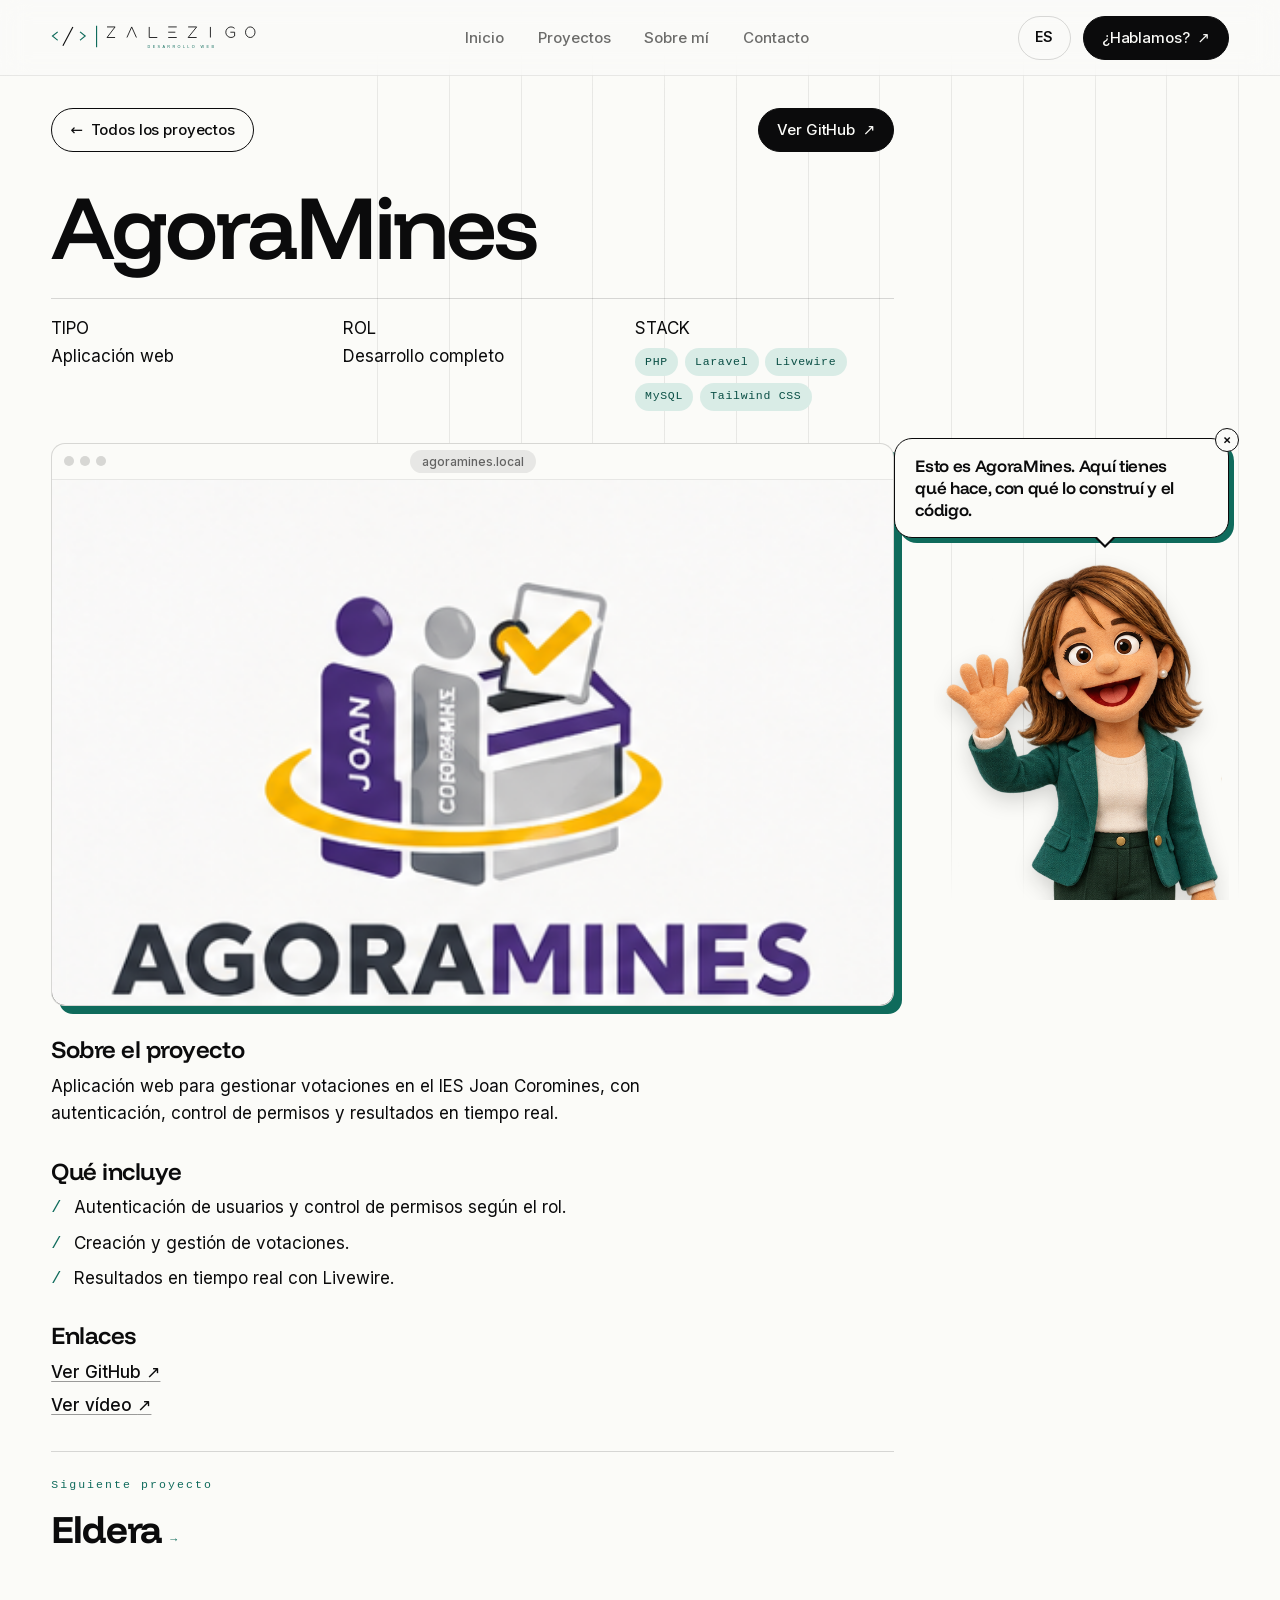
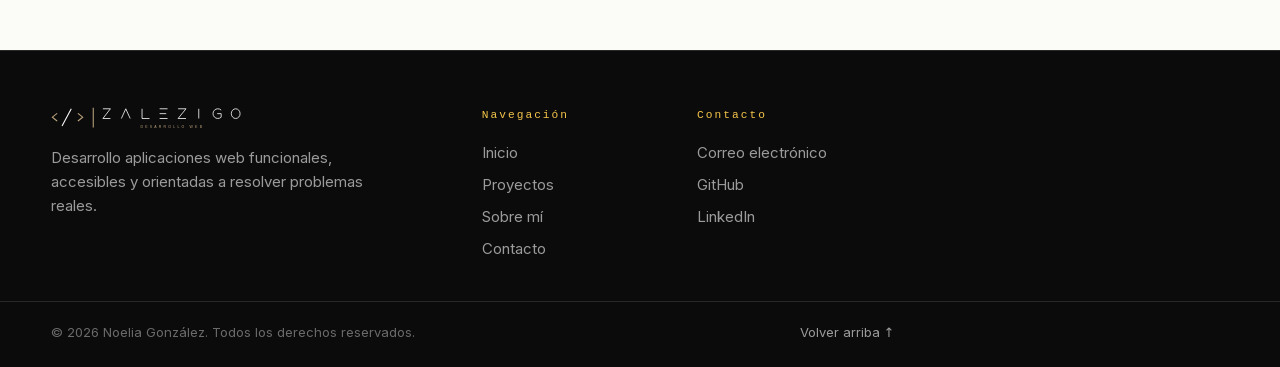
==== proyectos/agoramines.html @ abefff6c "Portfolio de Noelia González" ====
<!DOCTYPE html>
<html lang="es">

<head>
    <meta charset="UTF-8">
    <meta name="viewport" content="width=device-width, initial-scale=1.0">
    <title>AgoraMines | Noelia González</title>
    <meta name="description" content="Aplicación web para gestionar votaciones en el IES Joan Coromines, con autenticación, control de permisos y resultados en tiempo real.">
    <meta name="theme-color" content="#fbfbf8">
    <meta name="author" content="Noelia González">
    <meta name="robots" content="index, follow">
    <link rel="canonical" href="https://freund21.github.io/proyectos/agoramines.html">
    <link rel="icon" href="../img/favicon.svg" type="image/svg+xml">
    <link rel="apple-touch-icon" href="../img/apple-touch-icon.png">

    <!-- Vista previa al compartir (LinkedIn, WhatsApp, X...) -->
    <meta property="og:type" content="article">
    <meta property="og:site_name" content="Noelia González · ZALEZIGO">
    <meta property="og:locale" content="es_ES">
    <meta property="og:url" content="https://freund21.github.io/proyectos/agoramines.html">
    <meta property="og:title" content="AgoraMines | Noelia González">
    <meta property="og:description" content="Aplicación web para gestionar votaciones en el IES Joan Coromines, con autenticación, control de permisos y resultados en tiempo real.">
    <meta property="og:image" content="https://freund21.github.io/img/og-portfolio.jpg">
    <meta property="og:image:alt" content="AgoraMines | Noelia González">
    <meta name="twitter:card" content="summary_large_image">
    <meta name="twitter:title" content="AgoraMines | Noelia González">
    <meta name="twitter:description" content="Aplicación web para gestionar votaciones en el IES Joan Coromines, con autenticación, control de permisos y resultados en tiempo real.">
    <meta name="twitter:image" content="https://freund21.github.io/img/og-portfolio.jpg">

    <link rel="preconnect" href="https://fonts.googleapis.com">
    <link rel="preconnect" href="https://fonts.gstatic.com" crossorigin>
    <link rel="stylesheet" href="https://fonts.googleapis.com/css2?family=Funnel+Display:wght@300..800&display=swap">
    <link rel="stylesheet" href="../css/style.css?v=3">
</head>

<body class="pagina-proyecto" data-lado="derecha">
    <a class="saltar-contenido" href="#contenido">Saltar al contenido</a>
    <div class="lineas-fondo" aria-hidden="true"></div>

    <header class="cabecera">
        <a href="../index.html" class="logo" aria-label="ZALEZIGO - Inicio">
            <img class="logo-imagen" src="../img/zalezigo-oscuro.svg" alt="ZALEZIGO - Desarrollo web" width="432" height="52">
        </a>

        <nav class="menu" aria-label="Navegación principal">
            <a href="../index.html" >Inicio</a>
            <a href="../index.html#proyectos">Proyectos</a>
            <a href="../index.html#sobre-mi">Sobre mí</a>
            <a href="../index.html#contacto">Contacto</a>
        </nav>

        <div class="cabecera-acciones">
            <label class="selector-idioma" hidden>
                <span class="visually-hidden">Idioma</span>
                <select id="idioma" name="idioma">
                    <option value="es" lang="es">ES</option>
                    <option value="en" lang="en">EN</option>
                </select>
            </label>
            <a href="../index.html#contacto" class="boton boton-tinta">¿Hablamos? <span aria-hidden="true">↗</span></a>
        </div>
    </header>

    <main id="contenido">

        <section class="ficha-proyecto rejilla-columnas" aria-labelledby="titulo-proyecto">
            <div class="ficha-proyecto-barra">
                <a href="../index.html#proyectos" class="boton boton-linea"><span aria-hidden="true">←</span> Todos los proyectos</a>
                <a href="https://github.com/freund21/AGORAMINES" target="_blank" rel="noopener noreferrer" class="boton boton-tinta">Ver GitHub <span aria-hidden="true">↗</span></a>
            </div>

            <h1 id="titulo-proyecto">AgoraMines</h1>

            <dl class="ficha-proyecto-datos">
                <div class="ficha-item"><dt>TIPO</dt><dd>Aplicación web</dd></div>
                <div class="ficha-item"><dt>ROL</dt><dd>Desarrollo completo</dd></div>
                <div class="ficha-item"><dt>STACK</dt><dd><ul class="etiquetas" aria-label="Tecnologías"><li>PHP</li><li>Laravel</li><li>Livewire</li><li>MySQL</li><li>Tailwind CSS</li></ul></dd></div>
            </dl>

            <div class="ficha-proyecto-media">
                <div class="navegador">
                        <div class="navegador-barra" aria-hidden="true">
                            <span></span><span></span><span></span>
                            <span class="navegador-url">agoramines.local</span>
                        </div>
                        <div class="navegador-pantalla">
                            <video class="proyecto-video" controls preload="none" poster="../img/agoramines.png" playsinline>
                                <source src="../videos/agoramines.mp4" type="video/mp4">
                                Tu navegador no puede reproducir este vídeo.
                            </video>
                        </div>
                    </div>
            </div>

            <div class="ficha-proyecto-texto">
                <h2>Sobre el proyecto</h2>
                <p>Aplicación web para gestionar votaciones en el IES Joan Coromines, con autenticación, control de permisos y resultados en tiempo real.</p>
                <h2>Qué incluye</h2>
                <ul class="lista-puntos">
                        <li>Autenticación de usuarios y control de permisos según el rol.</li>
                        <li>Creación y gestión de votaciones.</li>
                        <li>Resultados en tiempo real con Livewire.</li>
                </ul>
                <h2>Enlaces</h2>
                <ul class="lista-enlaces">
                        <li><a href="https://github.com/freund21/AGORAMINES" target="_blank" rel="noopener noreferrer">Ver GitHub <span aria-hidden="true">↗</span></a></li>
                        <li><a href="../videos/agoramines.mp4">Ver vídeo <span aria-hidden="true">↗</span></a></li>
                </ul>
            </div>

            <nav class="ficha-proyecto-siguiente" aria-label="Siguiente proyecto">
                <a href="eldera.html">
                    <span>Siguiente proyecto</span>
                    <strong>Eldera <span aria-hidden="true">→</span></strong>
                </a>
            </nav>
        </section>

    </main>

    <footer class="footer">
        <div class="footer-contenido rejilla-columnas">
            <div class="footer-marca">
                <a href="../index.html" class="logo" aria-label="ZALEZIGO - Inicio">
                    <img class="logo-imagen" src="../img/zalezigo.svg" alt="ZALEZIGO - Desarrollo web" width="432" height="52">
                </a>
                <p>Desarrollo aplicaciones web funcionales, accesibles y orientadas a resolver problemas reales.</p>
            </div>

            <div class="footer-columna">
                <h3>Navegación</h3>
                <a href="../index.html">Inicio</a>
                <a href="../index.html#proyectos">Proyectos</a>
                <a href="../index.html#sobre-mi">Sobre mí</a>
                <a href="../index.html#contacto">Contacto</a>
            </div>

            <div class="footer-columna">
                <h3>Contacto</h3>
                <a href="mailto:zalezigo21@gmail.com">Correo electrónico</a>
                <a href="https://github.com/freund21" target="_blank" rel="noopener noreferrer">GitHub</a>
                <a href="https://www.linkedin.com/in/noelia-glez-amigo-8a2a132b" target="_blank" rel="noopener noreferrer">LinkedIn</a>
            </div>
        </div>

        <div class="footer-inferior rejilla-columnas">
            <p>© 2026 Noelia González. Todos los derechos reservados.</p>
            <a href="../index.html">Volver arriba ↑</a>
        </div>
    </footer>

    <aside class="presentadora derecha" aria-label="Noelia te acompaña">
        <div class="bocadillo bocadillo-presentadora">
            <p class="presentadora-linea" role="status" aria-live="polite">Esto es AgoraMines. Aquí tienes qué hace, con qué lo construí y el código.</p>
            <button type="button" class="presentadora-cerrar" aria-label="Ocultar a Noelia">×</button>
        </div>
        <button type="button" class="presentadora-boton" aria-label="Noelia: pulsa para que cambie de pose y te cuente algo">
            <span class="teleneco-marco">
                <span class="teleneco" data-pose="0" aria-hidden="true"></span>
            </span>
        </button>
    </aside>

    <script src="../js/idiomas.js?v=3"></script>
    <script src="../js/script.js?v=3"></script>
</body>

</html>
---- css/style.css ----
/* ==========================================================================
   ZALEZIGO · Portfolio de Noelia González
   Paleta clara (papel + tinta) con un único acento: el verde jade de la
   americana del teleñeco. Tipografía: Funnel Display (titulares, Google
   Fonts) e Inter (texto, servida en local).
   ========================================================================== */

@font-face {
    font-family: 'Inter';
    src: url('../fonts/inter.woff2') format('woff2');
    font-style: normal;
    font-weight: 100 900;
    font-display: swap;
}

*, *::before, *::after { box-sizing: border-box; }
* { margin: 0; padding: 0; }

html { scroll-behavior: smooth; -webkit-text-size-adjust: 100%; }

:root {
    --papel: #fbfbf8;
    --piedra: #f1f1ec;
    --tinta: #0b0b0c;
    --tinta-60: rgba(11, 11, 12, 0.6);
    --tinta-40: rgba(11, 11, 12, 0.4);
    --tinta-15: rgba(11, 11, 12, 0.15);
    --tinta-08: rgba(11, 11, 12, 0.08);
    --verde: #0f6b5c;
    --verde-oscuro: #0a4f45;
    --verde-claro: #d9ece6;
    --oro: #bca47c;
    --amarillo: #f5c54a;        /* el amarillo de los zapatos y botones del teleñeco */
    --amarillo-claro: #fbe7a3;
    --papel-60: rgba(251, 251, 248, 0.6);
    --papel-40: rgba(251, 251, 248, 0.4);

    --fuente-display: 'Funnel Display', 'Inter', system-ui, sans-serif;
    --fuente-texto: 'Inter', system-ui, -apple-system, 'Segoe UI', Roboto, sans-serif;
    --fuente-mono: ui-monospace, SFMono-Regular, Menlo, Consolas, 'Courier New', monospace;

    --margen: clamp(1.25rem, 4vw, 4rem);
    --margen-izq: var(--margen);           /* en escritorio incluye el carril de Noelia */
    --carril: clamp(250px, 23vw, 360px);   /* ancho de Noelia (fija abajo) */
    --carril-hueco: 2.5rem;                /* aire entre Noelia y el contenido */
    --columnas: 12;
    --hueco: clamp(0.75rem, 1.4vw, 1.5rem);
    --cabecera-alto: 76px;

    --sombra-desplazada: 10px 10px 0 var(--verde);
    --radio: 14px;
    --transicion: 220ms cubic-bezier(0.2, 0.8, 0.2, 1);
}

body {
    font-family: var(--fuente-texto);
    font-size: 1.0625rem;
    line-height: 1.6;
    color: var(--tinta);
    background: var(--papel);
    overflow-x: hidden;
}

img, video { display: block; max-width: 100%; height: auto; }
a { color: inherit; }
button { font: inherit; color: inherit; }
ul[aria-label], ol { list-style: none; }

::selection { background: var(--verde); color: var(--papel); }

.visually-hidden {
    position: absolute !important;
    width: 1px; height: 1px;
    padding: 0; margin: -1px;
    overflow: hidden; clip: rect(0 0 0 0);
    white-space: nowrap; border: 0;
}

.saltar-contenido {
    position: fixed; top: 12px; left: 12px; z-index: 2000;
    padding: 10px 16px;
    background: var(--tinta); color: var(--papel);
    border-radius: 999px; text-decoration: none; font-weight: 600;
    transform: translateY(-200%);
    transition: transform var(--transicion);
}
.saltar-contenido:focus { transform: translateY(0); }

:focus-visible { outline: 2px solid var(--verde); outline-offset: 4px; border-radius: 4px; }

/* --------------------------------------------------------------------------
   Rejilla de 12 columnas con líneas verticales sutiles (fondo)
   -------------------------------------------------------------------------- */
.rejilla-columnas {
    display: grid;
    grid-template-columns: repeat(var(--columnas), minmax(0, 1fr));
    column-gap: var(--hueco);
    padding-left: var(--margen-izq);
    padding-right: var(--margen);
    position: relative;
}

/* Las líneas van en un pseudo-elemento para no tocar el contenido. */
.lineas-fondo {
    position: fixed; inset: 0; z-index: 0; pointer-events: none;
    background-image: repeating-linear-gradient(
        to right,
        var(--tinta-08) 0 1px,
        transparent 1px calc((100% - 1px) / var(--columnas))
    );
    background-size: calc(100% - var(--margen-izq) - var(--margen) + var(--hueco) + 1px) 100%;
    background-position: calc(var(--margen-izq) - var(--hueco) / 2) 0;
    background-repeat: no-repeat;
    mask-image: linear-gradient(to bottom, transparent, #000 10%, #000 90%, transparent);
    -webkit-mask-image: linear-gradient(to bottom, transparent, #000 10%, #000 90%, transparent);
}

main, footer, .cabecera { position: relative; z-index: 1; }

/* --------------------------------------------------------------------------
   Tipografía base
   -------------------------------------------------------------------------- */
h1, h2, h3, .hero-nombre, .bocadillo, .contacto-correo, .indice-nombre {
    font-family: var(--fuente-display);
}

h2 {
    font-size: clamp(2.5rem, 6.5vw, 5.5rem);
    line-height: 0.95;
    letter-spacing: -0.035em;
    font-weight: 600;
}

h3 { font-weight: 600; letter-spacing: -0.02em; }

.eyebrow {
    font-family: var(--fuente-mono);
    font-size: 0.75rem;
    letter-spacing: 0.18em;
    color: var(--verde);
    margin-bottom: 1.25rem;
}
.eyebrow-claro { color: var(--amarillo); }

.acento-suave { color: var(--verde); font-weight: 300; }
.marca {
    background: linear-gradient(transparent 52%, var(--amarillo) 52%, var(--amarillo) 88%, transparent 88%);
    color: inherit; padding-inline: 0.04em;
}
.destacado { color: var(--verde); font-weight: 600; }

/* --------------------------------------------------------------------------
   Botones
   -------------------------------------------------------------------------- */
.boton {
    display: inline-flex; align-items: center; gap: 0.5rem;
    height: 2.75rem; padding-inline: 1.125rem;
    border-radius: 999px;
    font-size: 0.9375rem; font-weight: 500; letter-spacing: -0.01em;
    text-decoration: none; white-space: nowrap;
    border: 1px solid var(--tinta);
    transition: transform var(--transicion), background var(--transicion), color var(--transicion), box-shadow var(--transicion);
}
.boton-tinta { background: var(--tinta); color: var(--papel); }
.boton-tinta:hover { background: var(--amarillo); border-color: var(--amarillo); color: var(--tinta); transform: translateY(-2px); }
.boton-linea { background: transparent; color: var(--tinta); }
.boton-linea:hover { background: var(--tinta); color: var(--papel); transform: translateY(-2px); }

/* --------------------------------------------------------------------------
   Cabecera
   -------------------------------------------------------------------------- */
.cabecera {
    position: fixed; top: 0; left: 0; right: 0; z-index: 100;
    height: var(--cabecera-alto);
    padding-inline: var(--margen);
    display: flex; align-items: center; justify-content: space-between; gap: 1.5rem;
    background: var(--papel-60);
    -webkit-backdrop-filter: blur(14px); backdrop-filter: blur(14px);
    border-bottom: 1px solid var(--tinta-08);
    transition: transform 320ms ease, background var(--transicion);
}
.cabecera.oculta { transform: translateY(-100%); }

.logo { display: inline-flex; line-height: 0; }
.logo-imagen { width: clamp(150px, 16vw, 216px); height: auto; }

.menu { display: flex; gap: clamp(0.5rem, 2vw, 1.75rem); }
.menu a {
    position: relative;
    padding: 0.5rem 0.25rem;
    font-size: 0.9375rem; font-weight: 500; text-decoration: none;
    color: var(--tinta-60);
    transition: color var(--transicion);
}
.menu a::after {
    content: ''; position: absolute; left: 0.25rem; right: 0.25rem; bottom: 0.2rem;
    height: 3px; background: var(--amarillo);
    transform: scaleX(0); transform-origin: left;
    transition: transform var(--transicion);
}
.menu a:hover, .menu a[aria-current="location"] { color: var(--tinta); }
.menu a[aria-current="location"]::after { transform: scaleX(1); }

.cabecera-acciones { display: flex; align-items: center; gap: 0.75rem; }

.selector-idioma select {
    appearance: none; -webkit-appearance: none;
    height: 2.75rem; padding: 0 1rem;
    border: 1px solid var(--tinta-15); border-radius: 999px;
    background: transparent; color: var(--tinta);
    font: inherit; font-size: 0.875rem; font-weight: 600; cursor: pointer;
}
.selector-idioma[hidden] { display: none; }

/* --------------------------------------------------------------------------
   Hero
   -------------------------------------------------------------------------- */
.hero {
    min-height: 100svh;
    padding-top: calc(var(--cabecera-alto) + 1.5rem);
    padding-bottom: 2rem;
    grid-template-rows: auto 1fr auto;
    row-gap: 2rem;
    align-items: end;
}

.hero-cabecera {
    grid-column: 1 / -1;
    display: flex; justify-content: space-between; align-items: flex-start; gap: 1rem;
}
.hero-nombre { display: flex; flex-direction: column; line-height: 1.1; letter-spacing: -0.02em; }
.hero-nombre-fuerte { font-size: clamp(1.125rem, 2.2vw, 1.75rem); font-weight: 600; }
.hero-nombre-suave { font-size: clamp(0.9375rem, 1.6vw, 1.25rem); font-weight: 300; color: var(--tinta-60); }
.hero-ubicacion { font-family: var(--fuente-mono); font-size: 0.75rem; letter-spacing: 0.12em; color: var(--tinta-60); padding-top: 0.35rem; }

.hero-titulo {
    grid-column: 1 / -1;
    align-self: end;
    font-size: clamp(2.75rem, 6.6vw, 7rem);
    line-height: 0.92;
    letter-spacing: -0.045em;
    font-weight: 700;
}
.hero-titulo-acento { font-weight: 300; color: var(--verde); }

.hero-pie {
    grid-column: 1 / -1;
    display: flex; justify-content: flex-start; align-items: center; gap: 1rem 2.5rem; flex-wrap: wrap;
    padding-top: 1.25rem;
    border-top: 1px solid var(--tinta-15);
}
.hero-stack { display: flex; flex-wrap: wrap; gap: 0.5rem 1rem; font-family: var(--fuente-mono); font-size: 0.75rem; letter-spacing: 0.12em; color: var(--tinta-60); }
.hero-stack li::before { content: '/ '; color: var(--verde); }
.hero-bajar { text-decoration: none; font-weight: 500; font-size: 0.9375rem; }
.hero-bajar span { display: inline-block; transition: transform var(--transicion); }
.hero-bajar:hover span { transform: translateY(3px); }

/* --------------------------------------------------------------------------
   Teleñeco
   Sprite de tres poses en celdas iguales de 512 × 1024 con fondo transparente.
   El marco enseña solo la parte superior de la figura (de cintura para arriba);
   el resto queda por debajo del borde de la ventana, como si asomara.
   -------------------------------------------------------------------------- */
.teleneco-marco {
    position: relative;
    display: block;
    width: 100%;
    aspect-ratio: 1 / 1.18;
    overflow: hidden;
    transform: scaleX(-1); /* en espejo a la izquierda: saluda y señala hacia el contenido */
    transition: transform 500ms ease;
}
.derecha .teleneco-marco { transform: scaleX(1); }
.teleneco {
    position: absolute; top: 0; left: 0;
    display: block;
    width: 100%;
    aspect-ratio: 1 / 2;
    background-image: url('../img/noelia-teleneco-poses-v1.png');
    background-repeat: no-repeat;
    background-size: 300% auto;
    background-position: 0% 0%;
    transform-origin: 50% 100%;
    filter: drop-shadow(0 8px 10px rgba(11, 11, 12, 0.16));
}
.teleneco[data-pose="0"] { background-position: 0% 0%; }
.teleneco[data-pose="1"] { background-position: 50% 0%; }
.teleneco[data-pose="2"] { background-position: 100% 0%; }

/* Balanceo suave: respira y se inclina un poco, como una marioneta. */
@keyframes flotar {
    0%, 100% { transform: translateY(0) rotate(0deg); }
    50% { transform: translateY(-1.5%) rotate(-1deg); }
}
.teleneco.flota { animation: flotar 4.2s ease-in-out infinite; }

/* Saltito al cambiar de pose */
@keyframes saltito {
    0% { transform: translateY(0) scale(1); }
    35% { transform: translateY(-3%) scale(1.03, 0.97); }
    70% { transform: translateY(0) scale(0.99, 1.01); }
    100% { transform: translateY(0) scale(1); }
}
.teleneco.animando { animation: saltito 520ms ease-out; }

/* Bocadillo */
.bocadillo {
    position: relative;
    background: var(--papel);
    color: var(--tinta);
    border: 1px solid var(--tinta);
    border-radius: 18px;
    padding: 0.9rem 1.1rem;
    font-size: clamp(1rem, 1.5vw, 1.25rem);
    line-height: 1.2;
    font-weight: 600;
    letter-spacing: -0.02em;
    box-shadow: 5px 5px 0 var(--verde);
}
.bocadillo strong { color: var(--tinta); font-weight: 700; background: linear-gradient(transparent 52%, var(--amarillo) 52%, var(--amarillo) 88%, transparent 88%); }
.bocadillo::before, .bocadillo::after {
    content: ''; position: absolute;
    border: 10px solid transparent;
}

/* --------------------------------------------------------------------------
   Declaración breve
   -------------------------------------------------------------------------- */
/* La sección es alta y su interior se queda fijo: mientras bajas, las
   palabras se "leen" de gris a negro (ver script.js). */
.declaracion { background: var(--piedra); min-height: 180svh; }
.declaracion-interior {
    position: sticky; top: 0;
    min-height: 100svh;
    align-content: center;
    padding-block: clamp(5rem, 12vh, 9rem);
}
.declaracion-texto {
    grid-column: 1 / -1;
    font-family: var(--fuente-display);
    font-size: clamp(1.5rem, 3.1vw, 3.1rem);
    line-height: 1.08;
    letter-spacing: -0.03em;
    font-weight: 600;
    max-width: 22ch;
}
@media (min-width: 900px) { .declaracion-texto { grid-column: 4 / -1; max-width: none; } }

.palabra { color: var(--tinta-15); transition: color 260ms ease; }
.palabra.leyendo { color: var(--tinta-60); background: var(--amarillo-claro); border-radius: 3px; }
.palabra { transition: color 260ms ease, background-color 260ms ease; }
.palabra.leida { color: var(--tinta); }
.acento-suave .palabra.leyendo { color: rgba(15, 107, 92, 0.45); }
.acento-suave .palabra.leida { color: var(--verde); }
@media (prefers-reduced-motion: reduce) {
    .declaracion { min-height: 0; }
    .declaracion-interior { position: static; min-height: 0; }
    .palabra { color: inherit; }
}

/* --------------------------------------------------------------------------
   Secciones genéricas
   -------------------------------------------------------------------------- */
.seccion-titulo { padding-block: clamp(4rem, 10vh, 7rem) clamp(2rem, 5vh, 3.5rem); align-items: end; row-gap: 1rem; }
.seccion-titulo > * { grid-column: 1 / -1; }
.seccion-titulo h2 { grid-column: 1 / 9; }
.seccion-intro { grid-column: 9 / -1; color: var(--tinta-60); font-size: 1rem; align-self: end; }

/* --------------------------------------------------------------------------
   Proyectos: una pantalla por proyecto
   -------------------------------------------------------------------------- */
.proyecto {
    min-height: 100svh;
    align-content: center;
    row-gap: clamp(1.25rem, 3vh, 2rem);
    padding-block: calc(var(--cabecera-alto) + 1rem) 3rem;
    border-top: 1px solid var(--tinta-15);
    scroll-margin-top: 0;
}
.proyecto-cabecera {
    grid-column: 1 / -1;
    display: flex; flex-wrap: wrap; align-items: flex-end; justify-content: space-between; gap: 1rem 2rem;
}
.proyecto h3 { font-size: clamp(2.25rem, 5.5vw, 5rem); line-height: 0.95; letter-spacing: -0.035em; }
.proyecto-escena {
    grid-column: 1 / -1;
    justify-self: center;
    width: min(100%, calc(62svh * 1.6), 1000px);
}

.navegador {
    border: 1px solid var(--tinta-15);
    border-radius: var(--radio);
    background: var(--papel);
    overflow: hidden;
    box-shadow: 8px 8px 0 var(--verde);
    transition: transform var(--transicion);
}
.proyecto:hover .navegador { transform: translate(-3px, -3px); }
.navegador-barra {
    position: relative;
    display: flex; align-items: center; gap: 6px;
    height: 36px; padding-inline: 12px;
    border-bottom: 1px solid var(--tinta-08);
}
.navegador-barra > span:not(.navegador-url) { width: 10px; height: 10px; border-radius: 50%; background: var(--tinta-15); }
.navegador-url {
    position: absolute; left: 50%; transform: translateX(-50%);
    padding: 2px 12px; border-radius: 999px;
    background: var(--tinta-08); color: var(--tinta-60);
    font-size: 0.75rem; font-weight: 500;
}
.navegador-pantalla {
    aspect-ratio: 16 / 10;
    display: grid; place-items: center;
    background: var(--piedra);
    overflow: hidden;
}
.navegador-pantalla-clara { background: #fff; }
.navegador-pantalla-oscura { background: var(--tinta); }
.navegador-pantalla img { width: 100%; height: 100%; object-fit: contain; padding: 6%; }
.navegador-pantalla .imagen-logo { width: 70%; height: auto; padding: 0; }
.proyecto-video { width: 100%; height: 100%; object-fit: contain; background: var(--tinta); }

.etiquetas { display: flex; flex-wrap: wrap; gap: 0.4rem; }
.etiquetas li {
    font-family: var(--fuente-mono); font-size: 0.72rem; letter-spacing: 0.06em;
    padding: 0.3rem 0.65rem; border-radius: 999px;
    background: var(--verde-claro); color: var(--verde-oscuro);
}

/* --------------------------------------------------------------------------
   Página de un proyecto (proyectos/*.html). Noelia va a la derecha.
   -------------------------------------------------------------------------- */
.ficha-proyecto {
    padding-top: calc(var(--cabecera-alto) + 2rem);
    padding-bottom: clamp(4rem, 10vh, 7rem);
    row-gap: 2rem;
}
.ficha-proyecto > * { grid-column: 1 / -1; }
.ficha-proyecto-barra { display: flex; flex-wrap: wrap; justify-content: space-between; gap: 0.75rem; }
.ficha-proyecto h1 {
    font-size: clamp(2.75rem, 7vw, 7rem);
    line-height: 0.92; letter-spacing: -0.045em; font-weight: 600;
}
.ficha-proyecto-datos {
    display: grid; grid-template-columns: repeat(auto-fit, minmax(200px, 1fr)); gap: 1rem 2rem;
    padding-top: 1rem; border-top: 1px solid var(--tinta-15);
}
.ficha-proyecto-datos .ficha-item { border-top: 0; padding-top: 0; }
.ficha-proyecto-datos .etiquetas { margin-top: 0.35rem; }
.ficha-proyecto-media { max-width: 1000px; }
.ficha-proyecto-texto { max-width: 62ch; }
.ficha-proyecto-texto h2 { font-size: 1.5rem; margin: 2rem 0 0.75rem; letter-spacing: -0.02em; }
.ficha-proyecto-texto h2:first-child { margin-top: 0; }
.ficha-proyecto-texto p { color: var(--tinta); }
.lista-puntos { list-style: none; display: grid; gap: 0.5rem; }
.lista-puntos li { padding-left: 1.4rem; position: relative; }
.lista-puntos li::before { content: '/'; position: absolute; left: 0; color: var(--verde); font-family: var(--fuente-mono); }
.lista-enlaces { list-style: none; display: grid; gap: 0.4rem; }
.lista-enlaces a { font-weight: 500; text-decoration-color: var(--tinta-40); text-underline-offset: 0.2em; }
.lista-enlaces a:hover { color: var(--verde); text-decoration-color: var(--verde); }
.ficha-proyecto-siguiente { border-top: 1px solid var(--tinta-15); padding-top: 1.5rem; }
.ficha-proyecto-siguiente a { display: flex; flex-direction: column; gap: 0.25rem; text-decoration: none; width: fit-content; }
.ficha-proyecto-siguiente span { font-family: var(--fuente-mono); font-size: 0.72rem; letter-spacing: 0.18em; color: var(--verde); }
.ficha-proyecto-siguiente strong { font-family: var(--fuente-display); font-size: clamp(1.5rem, 3vw, 2.5rem); letter-spacing: -0.03em; transition: color var(--transicion); }
.ficha-proyecto-siguiente a:hover strong { color: var(--verde); }

/* Índice rápido */
.indice { padding-block: clamp(3rem, 8vh, 5rem); border-top: 1px solid var(--tinta-15); row-gap: 1.5rem; }
.indice-cabecera { grid-column: 1 / 4; display: flex; flex-direction: column; gap: 0.25rem; }
.indice-cabecera h3 { font-size: 1.25rem; }
.indice-cabecera p { color: var(--tinta-60); font-size: 0.9375rem; }
.indice-lista { grid-column: 4 / -1; }
.indice-lista li { border-bottom: 1px solid var(--tinta-15); }
.indice-lista li:first-child { border-top: 1px solid var(--tinta-15); }
.indice-lista a {
    display: flex; justify-content: space-between; align-items: baseline; gap: 1rem;
    padding: 1rem 0.25rem;
    text-decoration: none;
    transition: padding-left var(--transicion), color var(--transicion);
}
.indice-lista a:hover { padding-left: 1rem; color: var(--verde); }
.indice-nombre { font-size: clamp(1.25rem, 2vw, 1.75rem); font-weight: 600; letter-spacing: -0.02em; }
.indice-tipo { color: var(--tinta-60); font-size: 0.875rem; text-align: right; }

/* --------------------------------------------------------------------------
   Sobre mí
   -------------------------------------------------------------------------- */
.sobre-mi { background: var(--piedra); }
.sobre-mi .seccion-titulo h2 { grid-column: 1 / -1; }
.sobre-mi-cuerpo { padding-bottom: clamp(4rem, 10vh, 7rem); row-gap: 2.5rem; align-items: start; }
.sobre-mi-texto { grid-column: 1 / 10; }

.ficha { display: grid; grid-template-columns: repeat(auto-fit, minmax(180px, 1fr)); gap: 1rem 2rem; margin-top: 3rem; max-width: 62ch; }
.ficha-item { border-top: 1px solid var(--tinta-15); padding-top: 0.75rem; }
.ficha dt { font-family: var(--fuente-mono); font-size: 0.7rem; letter-spacing: 0.18em; color: var(--verde); margin-bottom: 0.25rem; }
.ficha dd { font-weight: 500; }

.sobre-mi-texto p { margin-bottom: 1.25rem; max-width: 62ch; color: var(--tinta); }
.sobre-mi-texto p:first-child {
    font-family: var(--fuente-display);
    font-size: clamp(1.25rem, 2vw, 1.6rem); line-height: 1.25; letter-spacing: -0.02em; font-weight: 500;
}
.cita {
    margin: 2rem 0;
    padding: 1.25rem 1.5rem;
    border-left: 4px solid var(--verde);
    background: var(--papel);
    border-radius: 0 var(--radio) var(--radio) 0;
}
.cita p {
    margin: 0;
    font-family: var(--fuente-display);
    font-size: clamp(1.25rem, 2.2vw, 1.75rem); line-height: 1.2; letter-spacing: -0.025em; font-weight: 600;
}

/* --------------------------------------------------------------------------
   Contacto (bloque tinta)
   -------------------------------------------------------------------------- */
.contacto {
    background: var(--tinta); color: var(--papel);
    padding-block: clamp(5rem, 14vh, 10rem) clamp(4rem, 10vh, 7rem);
    row-gap: 3rem;
    align-items: end;
}
.contacto-principal { grid-column: 1 / 9; }
.contacto h2 { font-size: clamp(3rem, 8.5vw, 8.5rem); margin-bottom: 1rem; }
.contacto-sub { color: var(--papel-60); font-size: clamp(1.1rem, 1.8vw, 1.5rem); margin-bottom: 2rem; max-width: 36ch; }

.contacto-correo {
    display: inline-flex; flex-direction: column; align-items: flex-start; gap: 0.25rem;
    background: none; border: 0; cursor: pointer; padding: 0;
    color: var(--papel);
    font-size: clamp(1.25rem, 3.2vw, 2.75rem); font-weight: 500; letter-spacing: -0.03em; line-height: 1.1;
    text-decoration: underline; text-decoration-color: var(--papel-40); text-underline-offset: 0.18em; text-decoration-thickness: 2px;
    transition: text-decoration-color var(--transicion);
    text-align: left;
}
.contacto-correo:hover { text-decoration-color: var(--amarillo); }
.contacto-correo-pista { font-family: var(--fuente-mono); font-size: 0.7rem; letter-spacing: 0.18em; color: var(--amarillo); text-decoration: none; }
.copiado-aviso { min-height: 1.5rem; margin-top: 0.75rem; font-weight: 600; color: var(--amarillo); }

.contacto-enlaces { grid-column: 9 / -1; display: grid; gap: 0.25rem; }
.contacto-item {
    display: flex; align-items: center; gap: 0.75rem;
    padding: 1rem 0.25rem;
    border-top: 1px solid rgba(251, 251, 248, 0.15);
    text-decoration: none; font-weight: 500; font-size: 1.125rem;
    transition: padding-left var(--transicion), color var(--transicion);
}
.contacto-item:last-child { border-bottom: 1px solid rgba(251, 251, 248, 0.15); }
.contacto-item:hover { padding-left: 0.75rem; color: var(--amarillo); }
.contacto-icono { width: 22px; height: 22px; display: inline-flex; }
.contacto-icono svg { width: 100%; height: 100%; fill: currentColor; }
.contacto-flecha { margin-left: auto; opacity: 0.5; }

/* --------------------------------------------------------------------------
   Footer
   -------------------------------------------------------------------------- */
.footer { background: var(--tinta); color: var(--papel); border-top: 1px solid rgba(251, 251, 248, 0.12); }
.footer-contenido { padding-block: 3.5rem 2.5rem; row-gap: 2rem; }
.footer-marca { grid-column: 1 / 7; }
.footer-marca .logo-imagen { width: 190px; margin-bottom: 1rem; }
.footer-marca p { color: var(--papel-60); max-width: 36ch; font-size: 0.9375rem; }
.footer-columna { grid-column: span 3; display: flex; flex-direction: column; gap: 0.5rem; }
.footer-columna h3 { font-family: var(--fuente-mono); font-size: 0.7rem; letter-spacing: 0.18em; color: var(--amarillo); margin-bottom: 0.5rem; font-weight: 500; }
.footer-columna a { color: var(--papel-60); text-decoration: none; font-size: 0.9375rem; transition: color var(--transicion); }
.footer-columna a:hover { color: var(--papel); }
.footer-inferior {
    padding-block: 1.25rem 1.5rem;
    border-top: 1px solid rgba(251, 251, 248, 0.12);
    font-size: 0.8125rem; color: var(--papel-40);
}
.footer-inferior p { grid-column: 1 / 9; }
.footer-inferior a { grid-column: 9 / -1; text-align: right; text-decoration: none; color: var(--papel-60); }
.footer-inferior a:hover { color: var(--papel); }

/* --------------------------------------------------------------------------
   Presentadora fija: Noelia asoma por el borde inferior izquierdo y se queda
   ahí mientras bajas. En escritorio el contenido deja libre su carril.
   -------------------------------------------------------------------------- */
.presentadora {
    position: fixed; left: var(--margen); bottom: 0; z-index: 90;
    width: var(--carril);
    pointer-events: none;
    transition: opacity 320ms ease, transform 320ms ease, left 900ms cubic-bezier(0.45, 0, 0.2, 1);
}
.presentadora.derecha { left: calc(100% - var(--margen) - var(--carril)); }
.presentadora.oculta { opacity: 0; transform: translateY(30%); }
.presentadora[hidden] { display: none; }

.presentadora-boton {
    display: block; width: 100%;
    background: none; border: 0; padding: 0; cursor: pointer;
    pointer-events: auto;
    transition: transform var(--transicion);
}
.presentadora-boton:hover { transform: translateY(-4px); }

.bocadillo-presentadora {
    position: absolute; left: 0; bottom: calc(100% + 0.9rem);
    width: max-content;
    max-width: min(calc(var(--carril) + var(--carril-hueco)), 70vw); /* nunca invade el contenido */
    font-size: clamp(1.0625rem, 1.25vw, 1.25rem);
    line-height: 1.3;
    padding: 1rem 1.25rem;
    pointer-events: auto;
    transition: opacity 240ms ease, transform 240ms ease;
}
.bocadillo-presentadora.cambiando { opacity: 0; transform: translateY(6px); }
.bocadillo-presentadora::before { bottom: -21px; left: 34%; border-top-color: var(--tinta); }
.bocadillo-presentadora::after { bottom: -18px; left: 34%; border-top-color: var(--papel); }
.derecha .bocadillo-presentadora { left: auto; right: 0; }
.derecha .bocadillo-presentadora::before, .derecha .bocadillo-presentadora::after { left: auto; right: 34%; }
.presentadora-linea { margin: 0; padding-right: 0.5rem; }

.presentadora-cerrar {
    position: absolute; top: -11px; right: -11px;
    width: 24px; height: 24px;
    border-radius: 50%;
    border: 1px solid var(--tinta);
    background: var(--papel); color: var(--tinta);
    cursor: pointer; line-height: 1; font-size: 0.9rem;
    transition: background var(--transicion), color var(--transicion);
}
.presentadora-cerrar:hover { background: var(--amarillo); border-color: var(--amarillo); }

/* --------------------------------------------------------------------------
   Aparición suave al hacer scroll
   -------------------------------------------------------------------------- */
.aparece { opacity: 0; transform: translateY(18px); }
.aparece.visible { opacity: 1; transform: none; transition: opacity 600ms ease, transform 600ms cubic-bezier(0.2, 0.8, 0.2, 1); }

/* --------------------------------------------------------------------------
   Responsive
   -------------------------------------------------------------------------- */
@media (min-width: 1051px) {
    :root { --margen-izq: calc(var(--margen) + var(--carril) + var(--carril-hueco)); }
    .hero-cabecera { grid-column: 1 / -1; }
    /* En el hero y en las páginas de proyecto Noelia está a la derecha: el hueco libre cambia de lado */
    .hero.rejilla-columnas, .pagina-proyecto .rejilla-columnas { padding-left: var(--margen); padding-right: calc(var(--margen) + var(--carril) + var(--carril-hueco)); }
}

@media (max-width: 1050px) {
    .hero-titulo { grid-column: 1 / -1; }
    .seccion-titulo h2, .seccion-intro { grid-column: 1 / -1; }
    .indice-cabecera, .indice-lista { grid-column: 1 / -1; }
    .sobre-mi-texto { grid-column: 1 / -1; }
    .contacto-principal, .contacto-enlaces { grid-column: 1 / -1; }
    .footer-marca { grid-column: 1 / -1; }
    .footer-columna { grid-column: span 6; }
}

@media (max-width: 760px) {
    :root { --cabecera-alto: 64px; --columnas: 4; }
    .menu { display: none; }
    .logo-imagen { width: 140px; }
    .cabecera .boton { height: 2.4rem; padding-inline: 0.9rem; font-size: 0.875rem; }
    .hero { row-gap: 1.5rem; padding-bottom: 12rem; }
    .hero-ubicacion { display: none; }
    .footer-columna { grid-column: 1 / -1; }
    .footer-inferior p, .footer-inferior a { grid-column: 1 / -1; text-align: left; }
    :root { --carril: 96px; }
    .presentadora, .presentadora.derecha { left: 0.5rem; }
    .derecha .teleneco-marco { transform: scaleX(-1); }
    .derecha .bocadillo-presentadora { left: 0; right: auto; }
    .derecha .bocadillo-presentadora::before, .derecha .bocadillo-presentadora::after { right: auto; }
    /* En móvil el bocadillo queda sobre su cabeza, por encima de la barra de menú */
    .bocadillo-presentadora {
        bottom: calc(100% + 0.6rem);
        max-width: calc(100vw - 2rem);
        font-size: 1rem; padding: 0.75rem 1rem;
    }
    .bocadillo-presentadora::before, .bocadillo-presentadora::after, .derecha .bocadillo-presentadora::before, .derecha .bocadillo-presentadora::after { left: 28px; }
}

/* Menú en móvil: lo mostramos como barra inferior sencilla */
@media (max-width: 760px) {
    .menu-movil {
        position: fixed; right: 0.75rem; bottom: 0.75rem; z-index: 95;
        display: flex; gap: 0.25rem;
        padding: 0.3rem;
        background: var(--tinta); color: var(--papel);
        border-radius: 999px;
        box-shadow: 0 10px 30px rgba(0, 0, 0, 0.25);
    }
    .menu-movil a { white-space: nowrap; padding: 0.5rem 0.75rem; border-radius: 999px; font-size: 0.8125rem; font-weight: 500; text-decoration: none; color: var(--papel-60); }
    .menu-movil a[aria-current="location"] { background: var(--amarillo); color: var(--tinta); }
}
@media (min-width: 761px) { .menu-movil { display: none; } }

/* --------------------------------------------------------------------------
   Movimiento reducido
   -------------------------------------------------------------------------- */
@media (prefers-reduced-motion: reduce) {
    html { scroll-behavior: auto; }
    *, *::before, *::after { transition-duration: 0.01ms !important; animation-duration: 0.01ms !important; animation-iteration-count: 1 !important; }
    .aparece { opacity: 1; transform: none; }
    .teleneco.animando, .teleneco.flota { animation: none; }
}
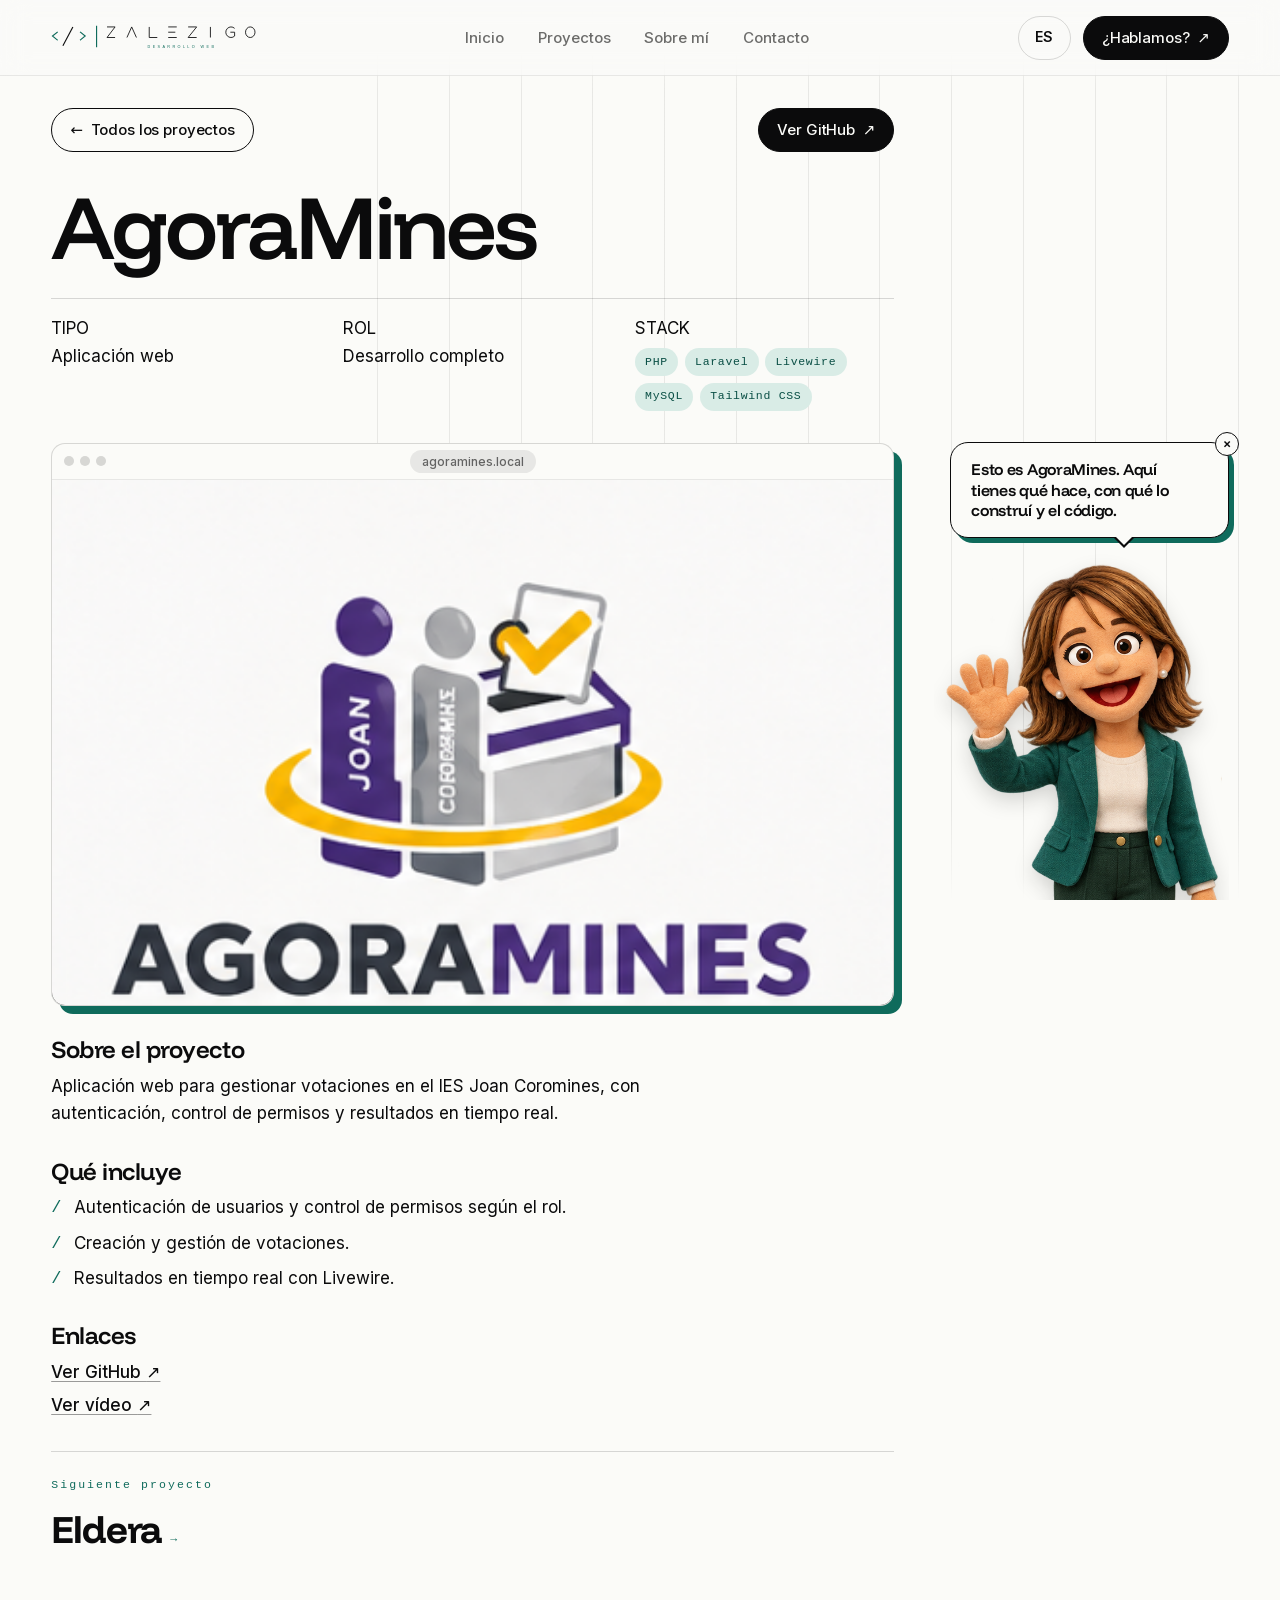
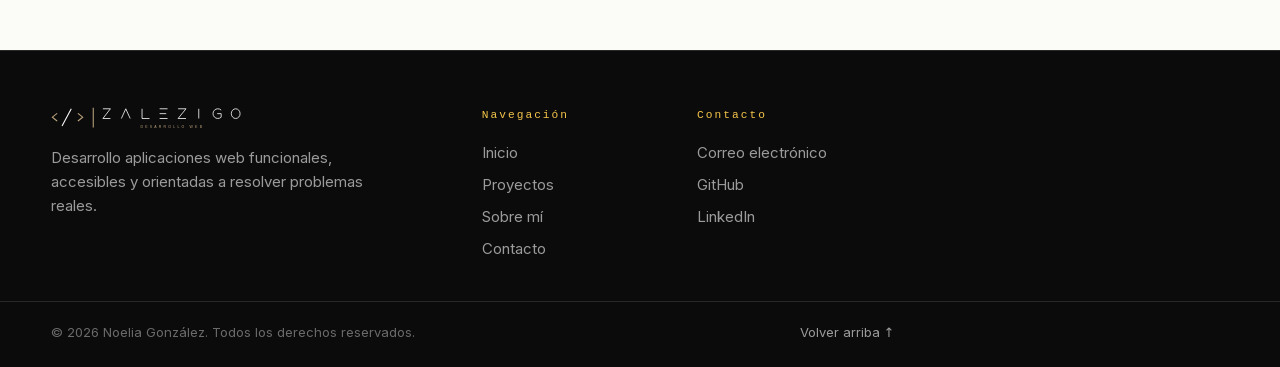
==== commit edd0c5e5: "Traduce los bocadillos de Noelia al cambiar de idioma - Añade la traducción completa del saludo de l" ====
--- a/proyectos/agoramines.html
+++ b/proyectos/agoramines.html
@@ -161,8 +161,8 @@
         </button>
     </aside>
 
-    <script src="../js/idiomas.js?v=3"></script>
-    <script src="../js/script.js?v=3"></script>
+    <script src="../js/idiomas.js?v=4"></script>
+    <script src="../js/script.js?v=4"></script>
 </body>
 
 </html>
--- a/css/style.css
+++ b/css/style.css
@@ -601,8 +601,9 @@
 .bocadillo-presentadora {
     position: absolute; left: 0; bottom: calc(100% + 0.9rem);
     width: max-content;
-    max-width: min(calc(var(--carril) + var(--carril-hueco)), 70vw); /* nunca invade el contenido */
-    font-size: clamp(1.0625rem, 1.25vw, 1.25rem);
+    /* nunca sale de su carril: se resta el sitio de la sombra y del botón de cerrar */
+    max-width: min(calc(var(--carril) - 1rem), 70vw);
+    font-size: clamp(1rem, 1.1vw, 1.125rem);
     line-height: 1.3;
     padding: 1rem 1.25rem;
     pointer-events: auto;
